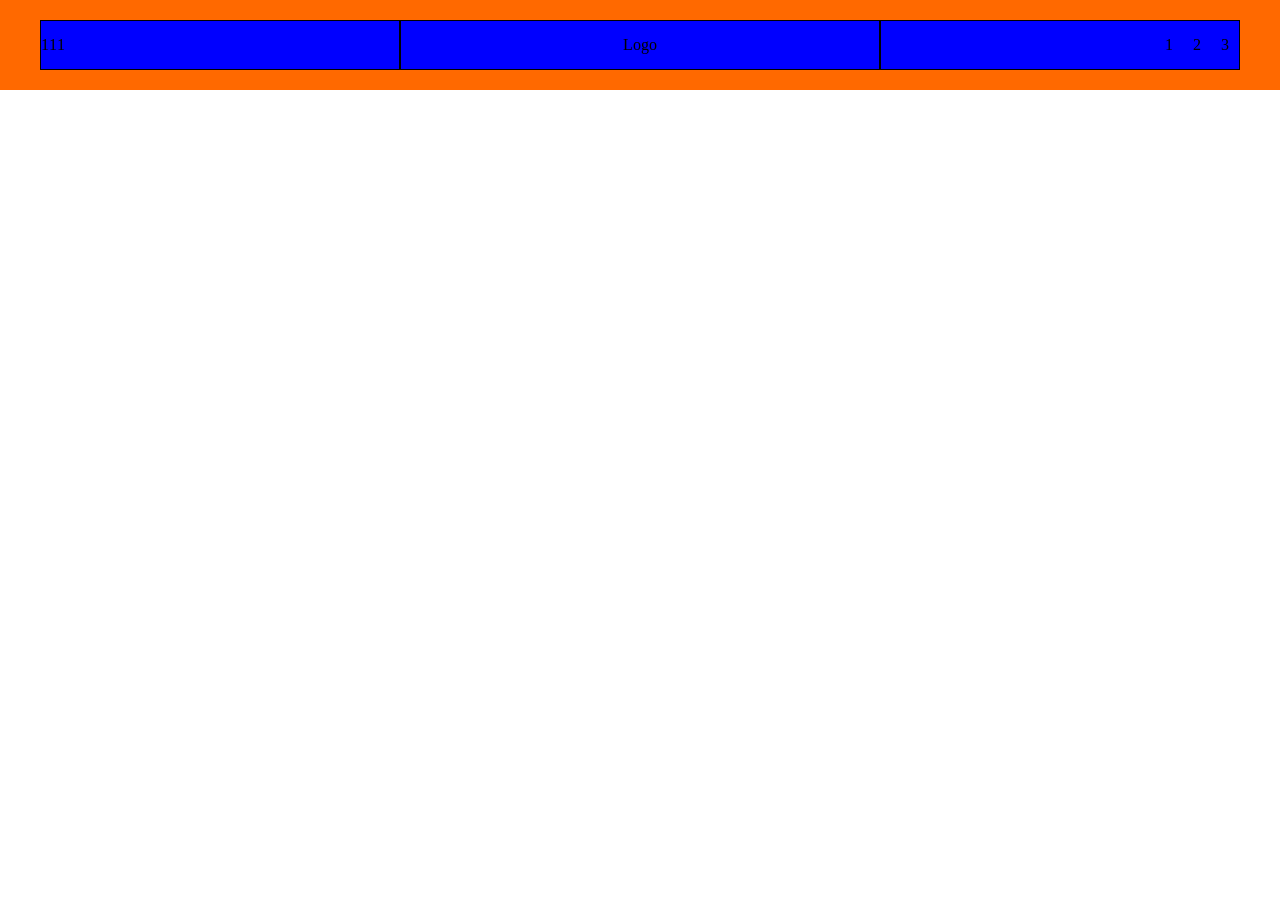
==== index.html @ 05253186 "[UPD] added header layout" ====
<!DOCTYPE html>
<html lang="en">
<head>
    <meta charset="UTF-8">
    <meta name="viewport" content="width=device-width, initial-scale=1.0">
    <title>Boolando</title>
    <link rel="stylesheet" href="./css/style.css">
</head>
<body>
    <header>
        <div class="container d-flex">
            <div class="side-col bg-blue border hg-50 d-flex align-item-center">
                <ul class="d-flex">
                    <li>1</li>
                    <li>1</li>
                    <li>1</li>
                </ul>
            </div>
            <div class="mid-col bg-blue border hg-50 d-flex align-item-center justi-center">
                Logo
            </div>
            <div class="side-col bg-blue border hg-50 d-flex align-item-center justi-end">
                <span class="mx-10">1</span>
                <span class="mx-10">2</span>
                <span class="mx-10">3</span>
            </div>
        </div>
    </header>
    <main></main>
    <footer></footer>

</body>
</html>
---- css/style.css ----
*{
    padding: 0;
    margin: 0;
    box-sizing: border-box;
}

/* common */

header{
    background-color: rgb(255, 105, 0);
    padding: 20px;
}

.container{
    max-width: 1200px;
    margin: 0 auto;
}

.side-col{
    width: 30%;
}

.mid-col{
    width: 40%;
}

/* lista */

header ul{
    list-style: none;
}

/* flexbox */

.d-flex{
    display: flex;
}

.align-item-center{
    align-items: center;
}

.justi-center{
    justify-content: center;
}

.justi-end{
    justify-content: flex-end;
}

/* text position */

.txt-center{
    text-align: center;
}

/* utility */

.bg-blue{
    background-color: blue;
}

.border{
    border: 1px solid black;
}

/* altezze */

.hg-50{
    height: 50px;
}

/* margini */

.mx-10{
    margin: 0 10px 0 10px;
}
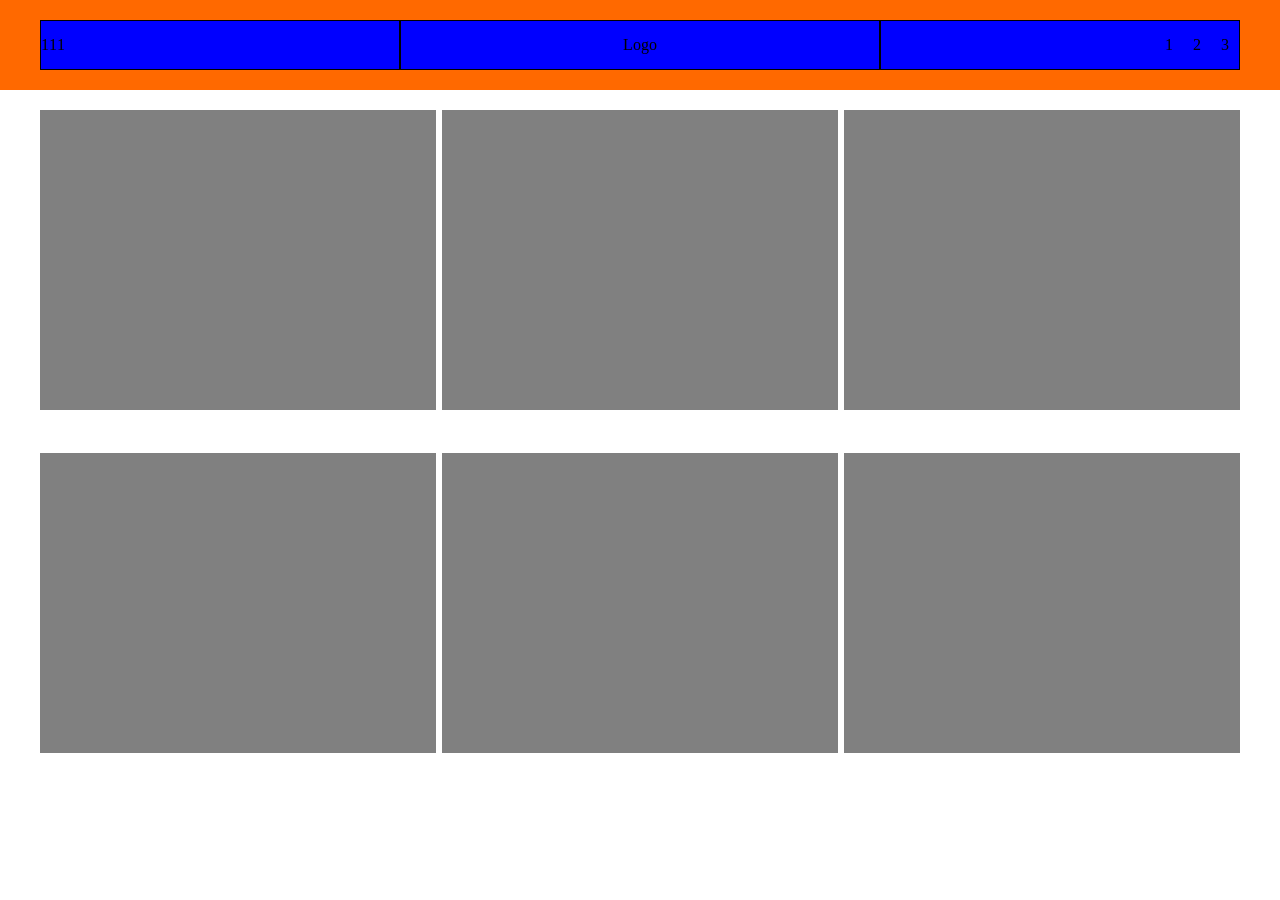
==== commit bb00072b: "[UPD] main layout" ====
--- a/index.html
+++ b/index.html
@@ -8,7 +8,7 @@
 </head>
 <body>
     <header>
-        <div class="container d-flex">
+        <div class="container">
             <div class="side-col bg-blue border hg-50 d-flex align-item-center">
                 <ul class="d-flex">
                     <li>1</li>
@@ -26,8 +26,24 @@
             </div>
         </div>
     </header>
-    <main></main>
-    <footer></footer>
+
+    <main>
+        <div class="container pdt-20 hg-700 wrap gap">
+            <!-- <div class=""> -->
+                <div class="main-col hg-300 bg-grey "></div>
+                <div class="main-col hg-300 bg-grey "></div>
+                <div class="main-col hg-300 bg-grey "></div>
+                <div class="main-col hg-300 bg-grey "></div>
+                <div class="main-col hg-300 bg-grey "></div>
+                <div class="main-col hg-300 bg-grey "></div>
+            <!-- </div> -->
+            
+        </div>
+    </main>
+
+    <footer>
+        
+    </footer>
 
 </body>
 </html>
--- a/css/style.css
+++ b/css/style.css
@@ -14,7 +14,10 @@
 .container{
     max-width: 1200px;
     margin: 0 auto;
+    display: flex;
 }
+
+/* header */
 
 .side-col{
     width: 30%;
@@ -22,6 +25,12 @@
 
 .mid-col{
     width: 40%;
+}
+
+/* main */
+
+.main-col{
+    width: 33%;
 }
 
 /* lista */
@@ -36,6 +45,10 @@
     display: flex;
 }
 
+.wrap{
+    flex-wrap: wrap;
+}
+
 .align-item-center{
     align-items: center;
 }
@@ -46,6 +59,14 @@
 
 .justi-end{
     justify-content: flex-end;
+}
+
+.justi-content-between{
+    justify-content: space-between;
+}
+
+.gap{
+    gap: 6px;
 }
 
 /* text position */
@@ -60,6 +81,10 @@
     background-color: blue;
 }
 
+.bg-grey{
+    background-color: grey;
+}
+
 .border{
     border: 1px solid black;
 }
@@ -70,8 +95,26 @@
     height: 50px;
 }
 
+.hg-300{
+    height: 300px;
+}
+
+.hg-700{
+    height: 700px;
+}
+
 /* margini */
 
 .mx-10{
     margin: 0 10px 0 10px;
+}
+
+.my-15{
+    margin-bottom: 15px;
+}
+
+/* padding */
+
+.pdt-20{
+    padding-top: 20px;
 }
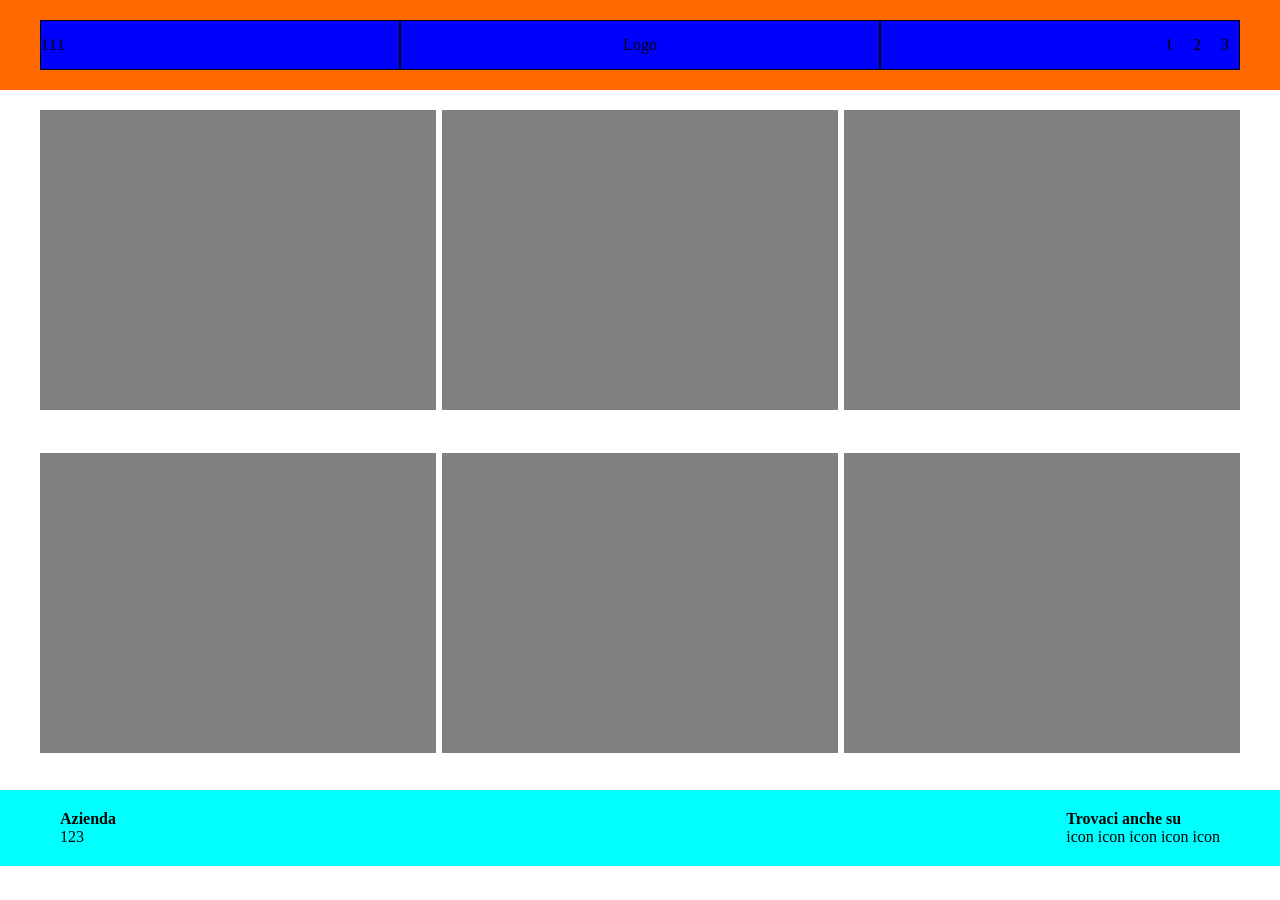
==== commit 8b624115: "[UPD] added footer layout" ====
--- a/index.html
+++ b/index.html
@@ -10,7 +10,7 @@
     <header>
         <div class="container">
             <div class="side-col bg-blue border hg-50 d-flex align-item-center">
-                <ul class="d-flex">
+                <ul>
                     <li>1</li>
                     <li>1</li>
                     <li>1</li>
@@ -29,20 +29,38 @@
 
     <main>
         <div class="container pdt-20 hg-700 wrap gap">
-            <!-- <div class=""> -->
                 <div class="main-col hg-300 bg-grey "></div>
                 <div class="main-col hg-300 bg-grey "></div>
                 <div class="main-col hg-300 bg-grey "></div>
                 <div class="main-col hg-300 bg-grey "></div>
                 <div class="main-col hg-300 bg-grey "></div>
                 <div class="main-col hg-300 bg-grey "></div>
-            <!-- </div> -->
             
         </div>
     </main>
 
     <footer>
-        
+        <div class="container pd-20">
+            <div class="footer-col">
+                <h4>Azienda</h4>
+                <ul>
+                    <li>1</li>
+                    <li>2</li>
+                    <li>3</li>
+                </ul>
+            </div>
+            <div class="footer-col d-flex justi-end">
+                <div class="txt-left">
+                    <h4>Trovaci anche su</h4>
+                    <span>icon</span>
+                    <span>icon</span>
+                    <span>icon</span>
+                    <span>icon</span>
+                    <span>icon</span>
+                </div>
+                
+            </div>
+        </div>
     </footer>
 
 </body>
--- a/css/style.css
+++ b/css/style.css
@@ -9,6 +9,10 @@
 header{
     background-color: rgb(255, 105, 0);
     padding: 20px;
+}
+
+footer{
+    background-color: aqua;
 }
 
 .container{
@@ -33,11 +37,20 @@
     width: 33%;
 }
 
+/* footer */
+
+.footer-col{
+    width: 50%;
+}
+
 /* lista */
 
-header ul{
+ul{
     list-style: none;
+    display: flex;
 }
+
+
 
 /* flexbox */
 
@@ -75,6 +88,14 @@
     text-align: center;
 }
 
+.txt-right{
+    text-align: right;
+}
+
+.txt-left{
+    text-align: left;
+}
+
 /* utility */
 
 .bg-blue{
@@ -83,6 +104,10 @@
 
 .bg-grey{
     background-color: grey;
+}
+
+.bg-black{
+    background-color: black;
 }
 
 .border{
@@ -117,4 +142,8 @@
 
 .pdt-20{
     padding-top: 20px;
+}
+
+.pd-20{
+    padding: 20px;
 }
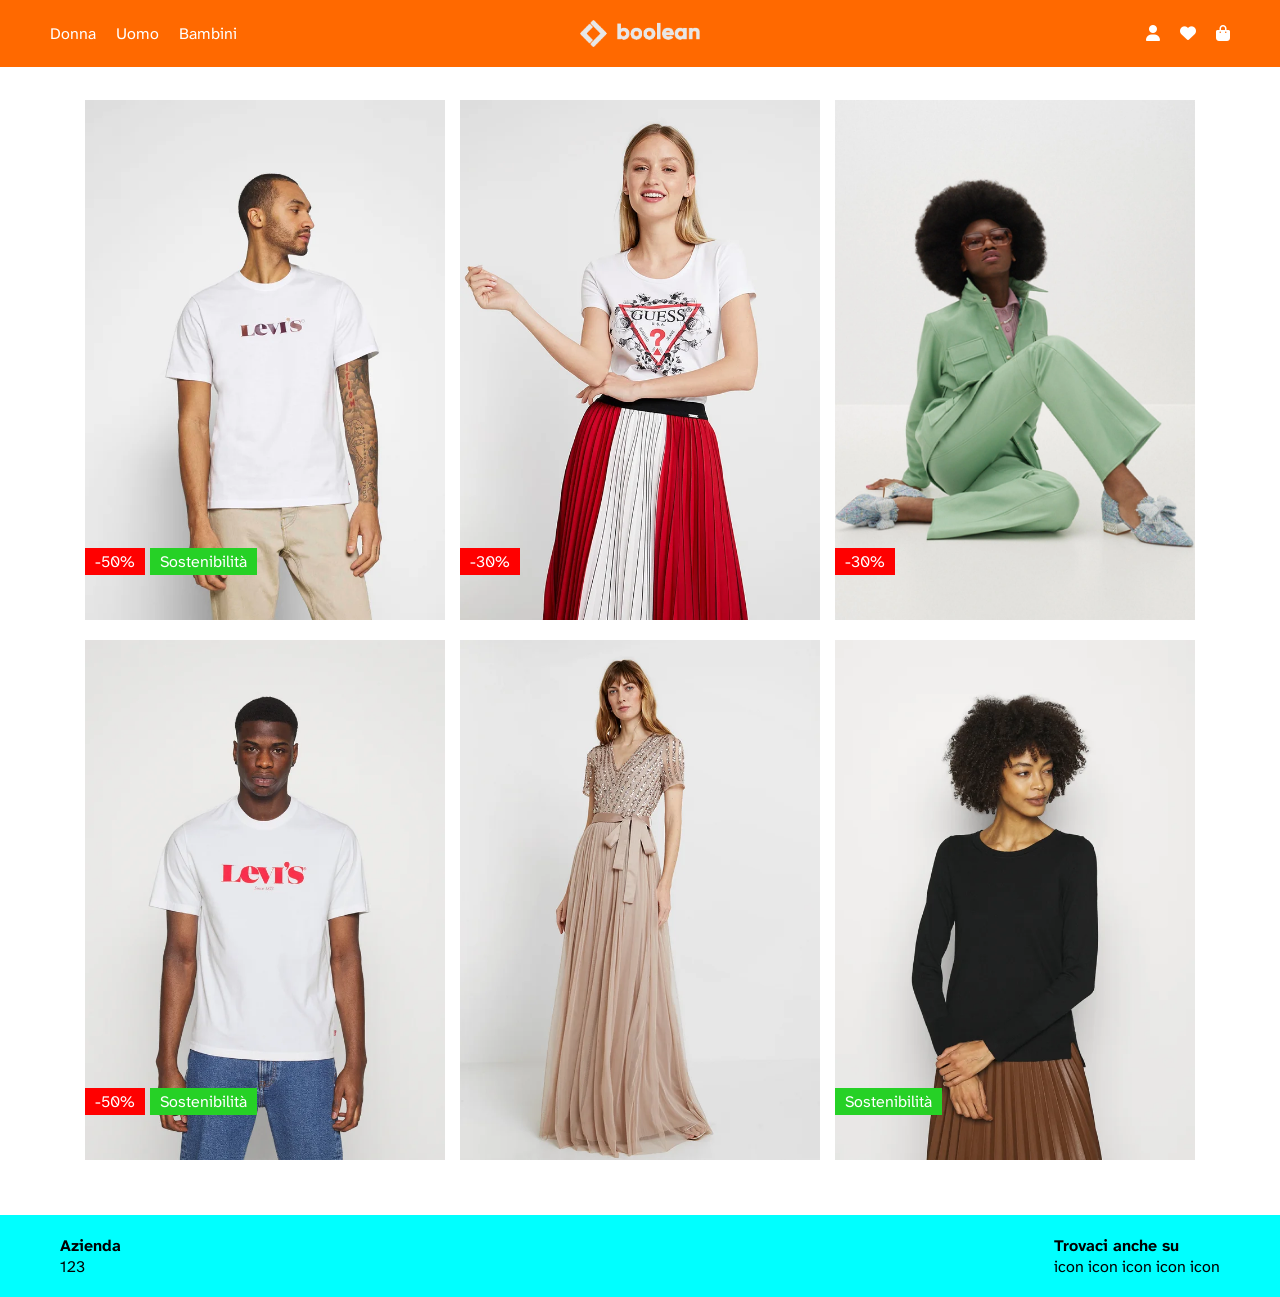
==== commit 1fff0944: "[UPD] added image and the discount" ====
--- a/index.html
+++ b/index.html
@@ -4,38 +4,90 @@
     <meta charset="UTF-8">
     <meta name="viewport" content="width=device-width, initial-scale=1.0">
     <title>Boolando</title>
+    <link rel="stylesheet" href="https://cdnjs.cloudflare.com/ajax/libs/font-awesome/6.7.2/css/all.min.css" integrity="sha512-Evv84Mr4kqVGRNSgIGL/F/aIDqQb7xQ2vcrdIwxfjThSH8CSR7PBEakCr51Ck+w+/U6swU2Im1vVX0SVk9ABhg==" crossorigin="anonymous" referrerpolicy="no-referrer" />
+    <link rel="preconnect" href="https://fonts.googleapis.com">
+    <link rel="preconnect" href="https://fonts.gstatic.com" crossorigin>
+    <link href="https://fonts.googleapis.com/css2?family=Atkinson+Hyperlegible+Next:ital,wght@0,200..800;1,200..800&display=swap" rel="stylesheet">
     <link rel="stylesheet" href="./css/style.css">
 </head>
 <body>
     <header>
-        <div class="container">
-            <div class="side-col bg-blue border hg-50 d-flex align-item-center">
+        <div class="container txt-white">
+            <div class="side-col d-flex align-item-center">
                 <ul>
-                    <li>1</li>
-                    <li>1</li>
-                    <li>1</li>
+                    <li class="mx-10">Donna</li>
+                    <li class="mx-10">Uomo</li>
+                    <li class="mx-10">Bambini</li>
                 </ul>
             </div>
-            <div class="mid-col bg-blue border hg-50 d-flex align-item-center justi-center">
-                Logo
+            <div class="mid-col d-flex align-item-center justi-center">
+                <img src="./img/boolean-logo.png" alt="logo" class="logo">
             </div>
-            <div class="side-col bg-blue border hg-50 d-flex align-item-center justi-end">
-                <span class="mx-10">1</span>
-                <span class="mx-10">2</span>
-                <span class="mx-10">3</span>
+            <div class="side-col d-flex align-item-center justi-end">
+                <i class="fa-solid fa-user mx-10"></i>
+                <i class="fa-solid fa-heart mx-10"></i>
+                <i class="fa-solid fa-bag-shopping mx-10"></i>
             </div>
         </div>
     </header>
 
     <main>
-        <div class="container pdt-20 hg-700 wrap gap">
-                <div class="main-col hg-300 bg-grey "></div>
-                <div class="main-col hg-300 bg-grey "></div>
-                <div class="main-col hg-300 bg-grey "></div>
-                <div class="main-col hg-300 bg-grey "></div>
-                <div class="main-col hg-300 bg-grey "></div>
-                <div class="main-col hg-300 bg-grey "></div>
-            
+        <div class="container justi-center wrap gap">
+            <div class="main-col">
+                <div class="card pos-relative txt-white">
+                    <img src="./img/1.webp" alt="">
+                    <div class="pos-absolute d-flex">
+                        <div class="tag bg-red">
+                            -50%
+                        </div>
+                        <div class="tag bg-green mxl-5">
+                            Sostenibilità
+                        </div>
+                    </div>
+                </div>
+            </div>
+            <div class="main-col">
+                <div class="card pos-relative txt-white">
+                    <img src="./img/2.webp" alt="">
+                    <div class="tag bg-red pos-absolute">
+                        -30%
+                    </div>
+                </div>
+            </div>
+            <div class="main-col">
+                <div class="card pos-relative txt-white">
+                    <img src="./img/3.webp" alt="">
+                    <div class="tag bg-red pos-absolute">
+                        -30%
+                    </div>
+                </div>
+            </div>
+            <div class="main-col">
+                <div class="card pos-relative txt-white">
+                    <img src="./img/4.webp" alt="">
+                    <div class="pos-absolute d-flex">
+                        <div class="tag bg-red">
+                            -50%
+                        </div>
+                        <div class="tag bg-green mxl-5">
+                            Sostenibilità
+                        </div>
+                    </div>
+                </div>
+            </div>
+            <div class="main-col">
+                <div class="card pos-relative txt-white">
+                    <img src="./img/5.webp" alt="">
+                </div>
+            </div>
+            <div class="main-col">
+                <div class="card pos-relative txt-white">
+                    <img src="./img/6.webp" alt="">
+                    <div class="tag bg-green pos-absolute">
+                        Sostenibilità
+                    </div>
+                </div>
+            </div>
         </div>
     </main>
 
--- a/css/style.css
+++ b/css/style.css
@@ -6,9 +6,21 @@
 
 /* common */
 
+body{
+    font-family: "Atkinson Hyperlegible Next", serif;
+}
+
 header{
     background-color: rgb(255, 105, 0);
     padding: 20px;
+    position: fixed;
+    width: 100%;
+    z-index: 1;
+}
+
+main{
+    padding-top: 100px;
+    padding-bottom: 50px;
 }
 
 footer{
@@ -31,10 +43,22 @@
     width: 40%;
 }
 
+.logo{
+    width: 25%;
+}
+
 /* main */
 
 .main-col{
-    width: 33%;
+    width: 30%;
+}
+
+main img{
+    width: 100%;
+}
+
+.tag{
+    padding: 3px 10px;
 }
 
 /* footer */
@@ -79,7 +103,19 @@
 }
 
 .gap{
-    gap: 6px;
+    gap: 15px;
+}
+
+/* position */
+
+.pos-relative{
+    position: relative;
+}
+
+.pos-absolute{
+    position: absolute;
+    left: 0;
+    bottom: 50px;
 }
 
 /* text position */
@@ -110,10 +146,22 @@
     background-color: black;
 }
 
+.bg-red{
+    background-color: red;
+}
+
+.bg-green{
+    background-color: rgb(38, 209, 38);
+}
+
 .border{
     border: 1px solid black;
 }
 
+.txt-white{
+    color: #fff;
+}
+
 /* altezze */
 
 .hg-50{
@@ -130,6 +178,10 @@
 
 /* margini */
 
+.mxl-5{
+    margin-left: 5px;
+}
+
 .mx-10{
     margin: 0 10px 0 10px;
 }
@@ -140,8 +192,8 @@
 
 /* padding */
 
-.pdt-20{
-    padding-top: 20px;
+.pdt-50{
+    padding-top: 50px;
 }
 
 .pd-20{
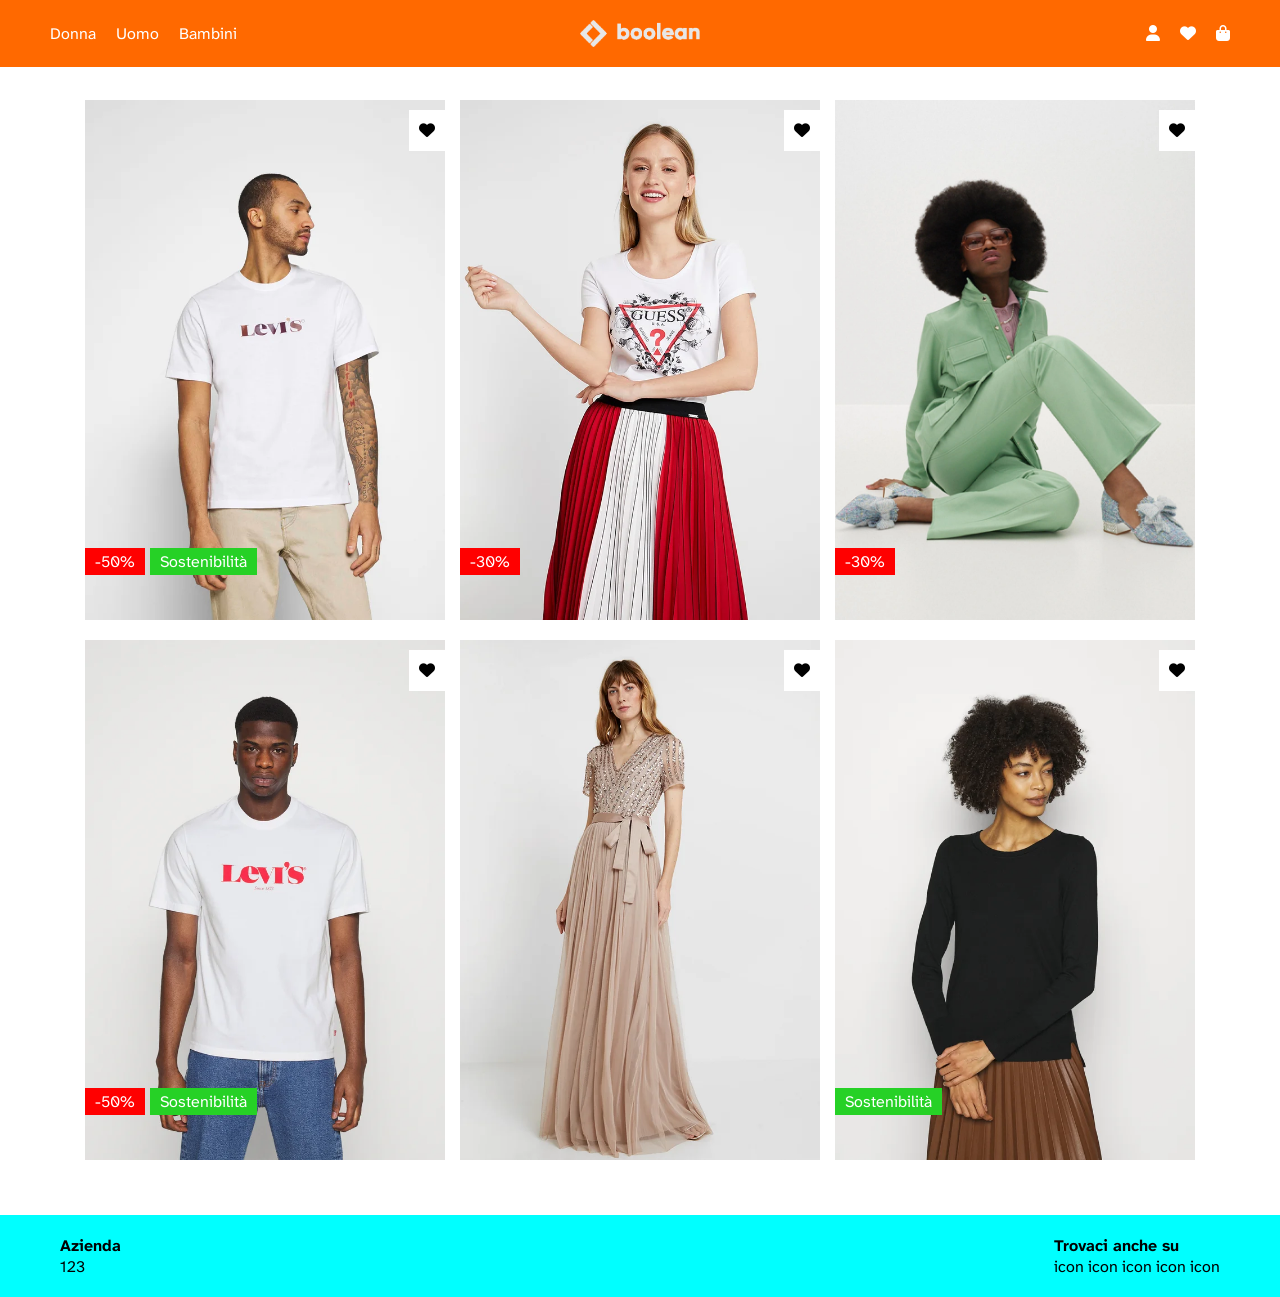
==== commit dbe2534e: "[FEAT] added like button" ====
--- a/index.html
+++ b/index.html
@@ -34,57 +34,75 @@
     <main>
         <div class="container justi-center wrap gap">
             <div class="main-col">
-                <div class="card pos-relative txt-white">
+                <div class="card pos-relative">
                     <img src="./img/1.webp" alt="">
                     <div class="pos-absolute d-flex">
-                        <div class="tag bg-red">
+                        <div class="tag bg-red txt-white">
                             -50%
                         </div>
-                        <div class="tag bg-green mxl-5">
+                        <div class="tag bg-green mxl-5 txt-white">
                             Sostenibilità
                         </div>
+                    </div>
+                    <div class="heart bg-white">
+                        <i class="fa-solid fa-heart"></i>
                     </div>
                 </div>
             </div>
             <div class="main-col">
-                <div class="card pos-relative txt-white">
+                <div class="card pos-relative">
                     <img src="./img/2.webp" alt="">
-                    <div class="tag bg-red pos-absolute">
+                    <div class="tag bg-red pos-absolute txt-white">
                         -30%
+                    </div>
+                    <div class="heart bg-white">
+                        <i class="fa-solid fa-heart"></i>
                     </div>
                 </div>
             </div>
             <div class="main-col">
-                <div class="card pos-relative txt-white">
+                <div class="card pos-relative">
                     <img src="./img/3.webp" alt="">
-                    <div class="tag bg-red pos-absolute">
+                    <div class="tag bg-red pos-absolute txt-white">
                         -30%
+                    </div>
+                    <div class="heart bg-white">
+                        <i class="fa-solid fa-heart"></i>
                     </div>
                 </div>
             </div>
             <div class="main-col">
-                <div class="card pos-relative txt-white">
+                <div class="card pos-relative">
                     <img src="./img/4.webp" alt="">
                     <div class="pos-absolute d-flex">
-                        <div class="tag bg-red">
+                        <div class="tag bg-red txt-white">
                             -50%
                         </div>
-                        <div class="tag bg-green mxl-5">
+                        <div class="tag bg-green mxl-5 txt-white">
                             Sostenibilità
                         </div>
+                    </div>
+                    <div class="heart bg-white">
+                        <i class="fa-solid fa-heart"></i>
                     </div>
                 </div>
             </div>
             <div class="main-col">
-                <div class="card pos-relative txt-white">
+                <div class="card pos-relative">
                     <img src="./img/5.webp" alt="">
+                    <div class="heart bg-white">
+                        <i class="fa-solid fa-heart"></i>
+                    </div>
                 </div>
             </div>
             <div class="main-col">
-                <div class="card pos-relative txt-white">
+                <div class="card pos-relative">
                     <img src="./img/6.webp" alt="">
-                    <div class="tag bg-green pos-absolute">
+                    <div class="tag bg-green pos-absolute txt-white">
                         Sostenibilità
+                    </div>
+                    <div class="heart bg-white">
+                        <i class="fa-solid fa-heart"></i>
                     </div>
                 </div>
             </div>
--- a/css/style.css
+++ b/css/style.css
@@ -61,6 +61,13 @@
     padding: 3px 10px;
 }
 
+.heart{
+    position: absolute;
+    padding: 10px 10px;
+    right: 0px;
+    top: 10px;
+}
+
 /* footer */
 
 .footer-col{
@@ -154,6 +161,10 @@
     background-color: rgb(38, 209, 38);
 }
 
+.bg-white{
+    background-color: #fff;
+}
+
 .border{
     border: 1px solid black;
 }
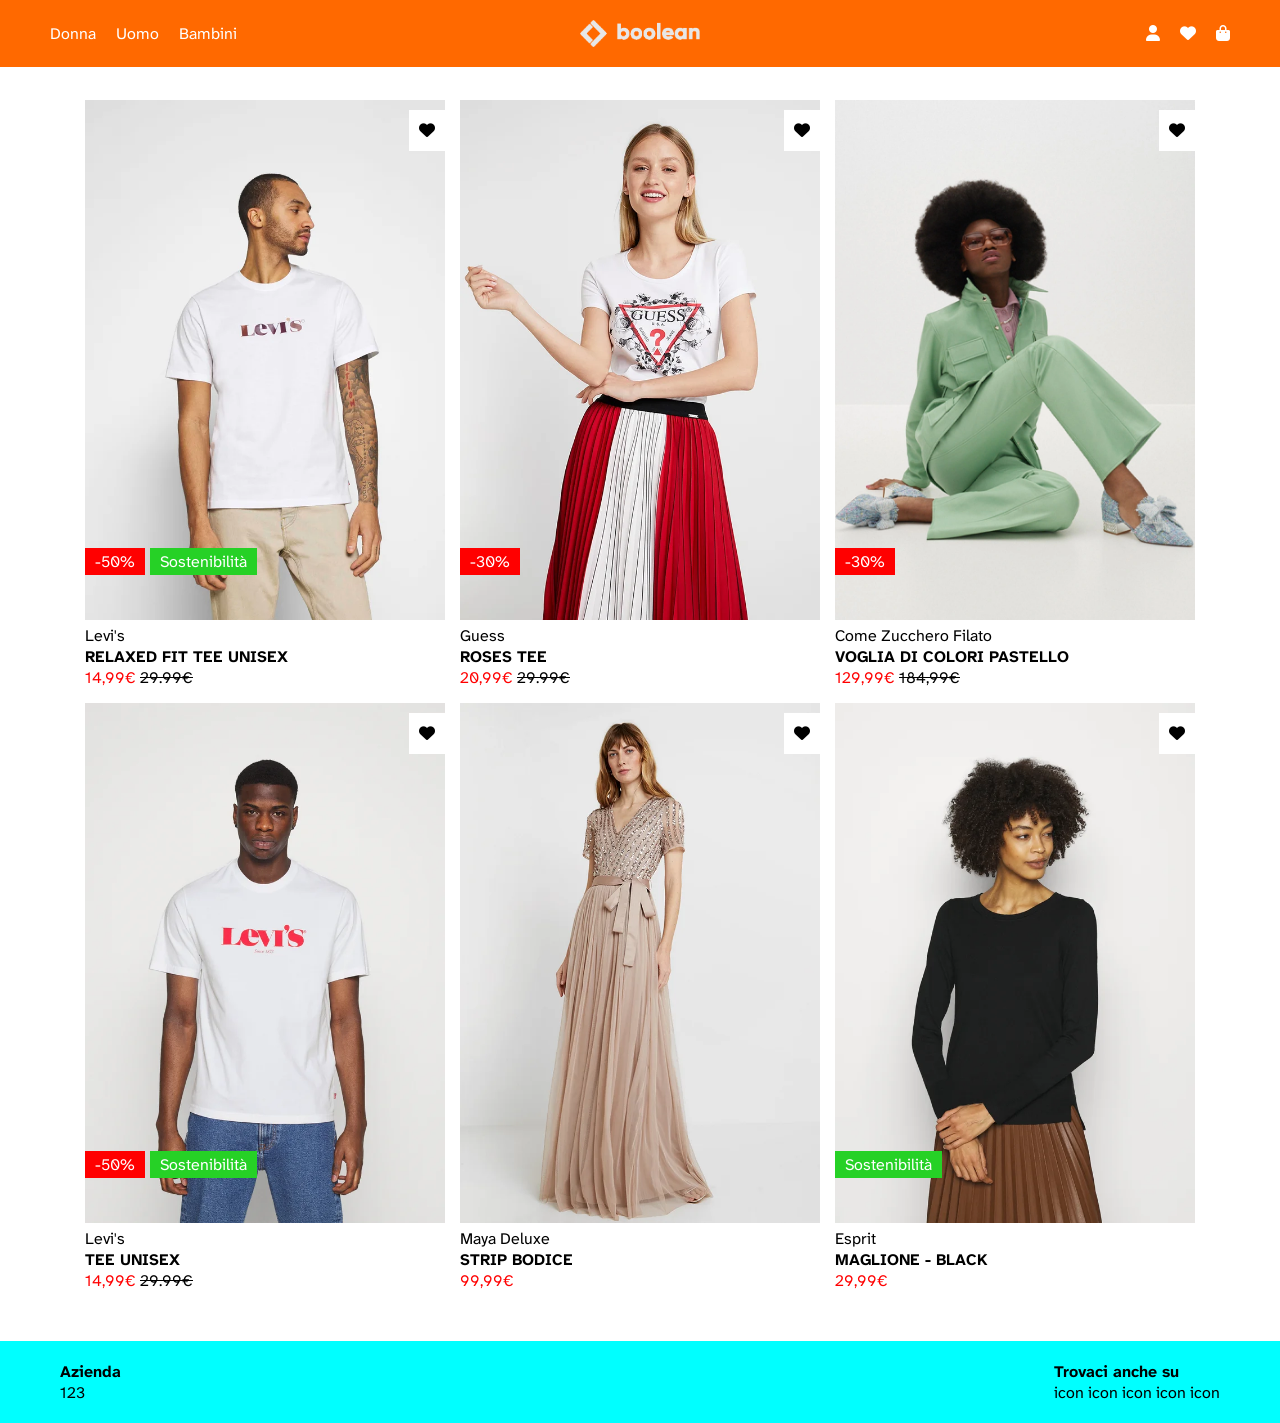
==== commit a3ad557b: "[UPD] added description for the image" ====
--- a/index.html
+++ b/index.html
@@ -48,6 +48,13 @@
                         <i class="fa-solid fa-heart"></i>
                     </div>
                 </div>
+                <div>
+                    <p>Levi's</p>
+                    <div class="name">
+                        RELAXED FIT TEE UNISEX
+                    </div>
+                    <p><span class="new-price">14,99&euro;</span> <span class="old-price">29.99&euro;</span></p>
+                </div>
             </div>
             <div class="main-col">
                 <div class="card pos-relative">
@@ -59,6 +66,13 @@
                         <i class="fa-solid fa-heart"></i>
                     </div>
                 </div>
+                <div>
+                    <p>Guess
+                    <div class="name">
+                        ROSES TEE
+                    </div>
+                    <p><span class="new-price">20,99&euro;</span> <span class="old-price">29.99&euro;</span></p>
+                </div>
             </div>
             <div class="main-col">
                 <div class="card pos-relative">
@@ -69,6 +83,13 @@
                     <div class="heart bg-white">
                         <i class="fa-solid fa-heart"></i>
                     </div>
+                </div>
+                <div>
+                    <p>Come Zucchero Filato</p>
+                    <div class="name">
+                        VOGLIA DI COLORI PASTELLO
+                    </div>
+                    <p><span class="new-price">129,99&euro;</span> <span class="old-price">184,99&euro;</span></p>
                 </div>
             </div>
             <div class="main-col">
@@ -86,6 +107,13 @@
                         <i class="fa-solid fa-heart"></i>
                     </div>
                 </div>
+                <div>
+                    <p>Levi's</p>
+                    <div class="name">
+                        TEE UNISEX
+                    </div>
+                    <p><span class="new-price">14,99&euro;</span> <span class="old-price">29.99&euro;</span></p>
+                </div>
             </div>
             <div class="main-col">
                 <div class="card pos-relative">
@@ -93,6 +121,13 @@
                     <div class="heart bg-white">
                         <i class="fa-solid fa-heart"></i>
                     </div>
+                </div>
+                <div>
+                    <p>Maya Deluxe</p>
+                    <div class="name">
+                        STRIP BODICE
+                    </div>
+                    <p><span class="new-price">99,99&euro;</span></p>
                 </div>
             </div>
             <div class="main-col">
@@ -104,6 +139,13 @@
                     <div class="heart bg-white">
                         <i class="fa-solid fa-heart"></i>
                     </div>
+                </div>
+                <div>
+                    <p>Esprit</p>
+                    <div class="name">
+                        MAGLIONE - BLACK
+                    </div>
+                    <p><span class="new-price">29,99&euro;</span></p>
                 </div>
             </div>
         </div>
--- a/css/style.css
+++ b/css/style.css
@@ -68,6 +68,19 @@
     top: 10px;
 }
 
+.new-price{
+    color: red;
+}
+
+.old-price{
+    text-decoration: line-through;
+}
+
+.name{
+    font-size: 16px;
+    font-weight: bold;
+}
+
 /* footer */
 
 .footer-col{
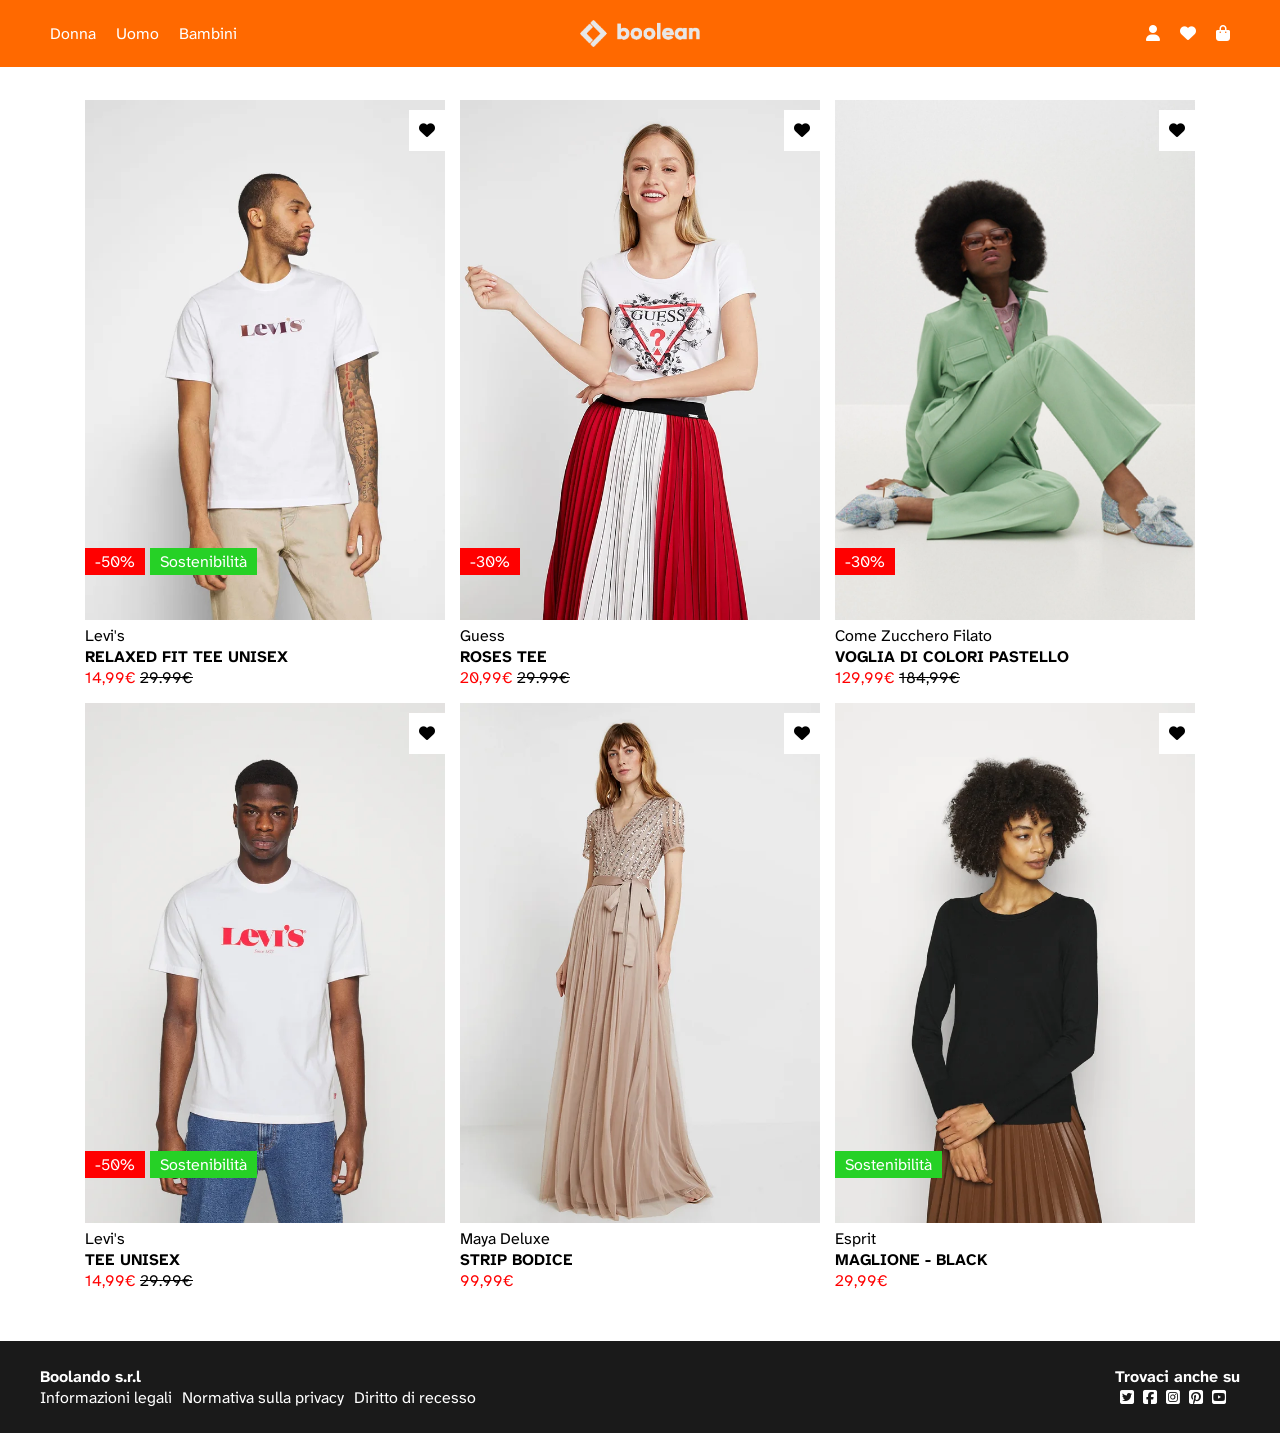
==== commit 2af40ca2: "[DONE] esercizio finito" ====
--- a/index.html
+++ b/index.html
@@ -47,6 +47,20 @@
                     <div class="heart bg-white">
                         <i class="fa-solid fa-heart"></i>
                     </div>
+                    <div class="overlay">
+                        <img src="./img/1b.webp" alt="">
+                        <div class="pos-absolute d-flex">
+                            <div class="tag bg-red txt-white">
+                                -50%
+                            </div>
+                            <div class="tag bg-green mxl-5 txt-white">
+                                Sostenibilità
+                            </div>
+                        </div>
+                        <div class="heart bg-white">
+                            <i class="fa-solid fa-heart"></i>
+                        </div>
+                    </div>
                 </div>
                 <div>
                     <p>Levi's</p>
@@ -65,6 +79,15 @@
                     <div class="heart bg-white">
                         <i class="fa-solid fa-heart"></i>
                     </div>
+                    <div class="overlay">
+                        <img src="./img/2b.webp" alt="">
+                        <div class="tag bg-red pos-absolute txt-white">
+                            -30%
+                        </div>
+                        <div class="heart bg-white">
+                            <i class="fa-solid fa-heart"></i>
+                        </div>
+                    </div>
                 </div>
                 <div>
                     <p>Guess
@@ -82,6 +105,15 @@
                     </div>
                     <div class="heart bg-white">
                         <i class="fa-solid fa-heart"></i>
+                    </div>
+                    <div class="overlay">
+                        <img src="./img/3b.webp" alt="">
+                        <div class="tag bg-red pos-absolute txt-white">
+                            -30%
+                        </div>
+                        <div class="heart bg-white">
+                            <i class="fa-solid fa-heart"></i>
+                        </div>
                     </div>
                 </div>
                 <div>
@@ -106,6 +138,20 @@
                     <div class="heart bg-white">
                         <i class="fa-solid fa-heart"></i>
                     </div>
+                    <div class="overlay">
+                        <img src="./img/4b.webp" alt="">
+                        <div class="pos-absolute d-flex">
+                            <div class="tag bg-red txt-white">
+                                -50%
+                            </div>
+                            <div class="tag bg-green mxl-5 txt-white">
+                                Sostenibilità
+                            </div>
+                        </div>
+                        <div class="heart bg-white">
+                            <i class="fa-solid fa-heart"></i>
+                        </div>
+                    </div>
                 </div>
                 <div>
                     <p>Levi's</p>
@@ -120,6 +166,12 @@
                     <img src="./img/5.webp" alt="">
                     <div class="heart bg-white">
                         <i class="fa-solid fa-heart"></i>
+                    </div>
+                    <div class="overlay">
+                        <img src="./img/5b.webp" alt="">
+                        <div class="heart bg-white">
+                            <i class="fa-solid fa-heart"></i>
+                        </div>
                     </div>
                 </div>
                 <div>
@@ -138,6 +190,15 @@
                     </div>
                     <div class="heart bg-white">
                         <i class="fa-solid fa-heart"></i>
+                    </div>
+                    <div class="overlay">
+                        <img src="./img/6b.webp" alt="">
+                        <div class="tag bg-green pos-absolute txt-white">
+                            Sostenibilità
+                        </div>
+                        <div class="heart bg-white">
+                            <i class="fa-solid fa-heart"></i>
+                        </div>
                     </div>
                 </div>
                 <div>
@@ -152,23 +213,23 @@
     </main>
 
     <footer>
-        <div class="container pd-20">
+        <div class="container pdbt-25 txt-white">
             <div class="footer-col">
-                <h4>Azienda</h4>
+                <h4>Boolando s.r.l</h4>
                 <ul>
-                    <li>1</li>
-                    <li>2</li>
-                    <li>3</li>
+                    <li class="mxr-10">Informazioni legali</li>
+                    <li class="mxr-10">Normativa sulla privacy</li>
+                    <li class="mxr-10">Diritto di recesso</li>
                 </ul>
             </div>
             <div class="footer-col d-flex justi-end">
                 <div class="txt-left">
                     <h4>Trovaci anche su</h4>
-                    <span>icon</span>
-                    <span>icon</span>
-                    <span>icon</span>
-                    <span>icon</span>
-                    <span>icon</span>
+                    <span class="mxl-5"><i class="fa-brands fa-square-twitter"></i></span>
+                    <span class="mxl-5"><i class="fa-brands fa-square-facebook"></i></span>
+                    <span class="mxl-5"><i class="fa-brands fa-square-instagram"></i></span>
+                    <span class="mxl-5"><i class="fa-brands fa-square-pinterest"></i></span>
+                    <span class="mxl-5"><i class="fa-brands fa-square-youtube"></i></span>
                 </div>
                 
             </div>
--- a/css/style.css
+++ b/css/style.css
@@ -24,7 +24,7 @@
 }
 
 footer{
-    background-color: aqua;
+    background-color: rgba(26,26,26,255);
 }
 
 .container{
@@ -81,6 +81,20 @@
     font-weight: bold;
 }
 
+.overlay{
+    width: 100%;
+    height: 100%;
+    /* background-color: rgb(104, 103, 103, 0.5); */
+    position: absolute;
+    top: 0;
+    opacity: 0;
+    transition-duration: 0.5s;
+}
+
+.card:hover .overlay{
+    opacity: 1;
+}
+
 /* footer */
 
 .footer-col{
@@ -206,6 +220,10 @@
     margin-left: 5px;
 }
 
+.mxr-10{
+    margin-right: 10px;
+}
+
 .mx-10{
     margin: 0 10px 0 10px;
 }
@@ -220,6 +238,6 @@
     padding-top: 50px;
 }
 
-.pd-20{
-    padding: 20px;
+.pdbt-25{
+    padding: 25px 0;
 }
